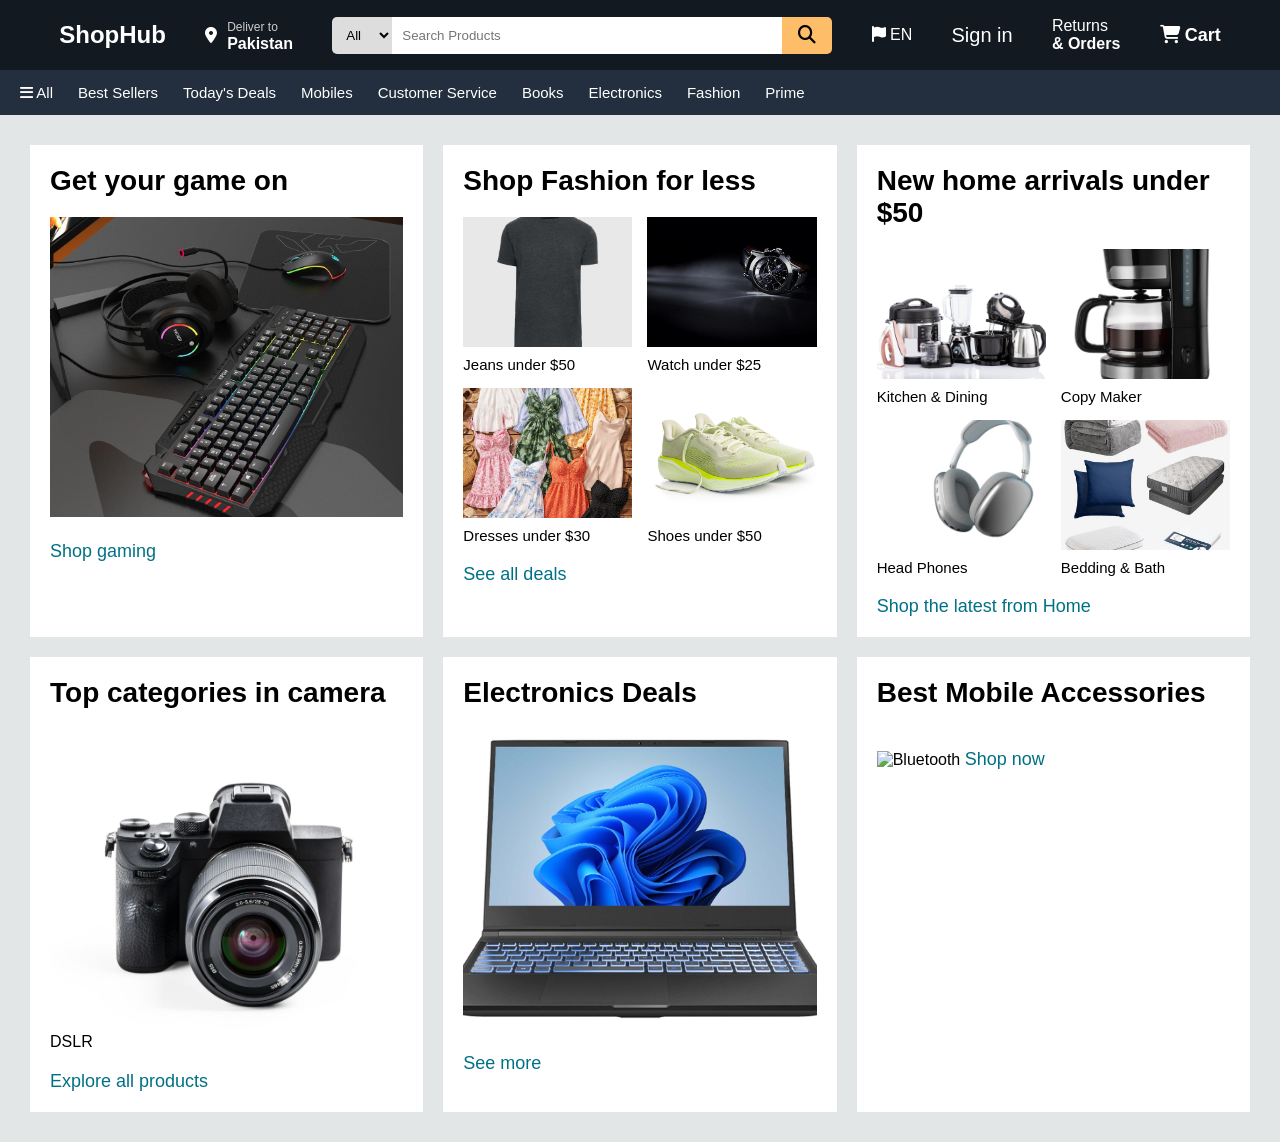
==== index.html @ 9ba91474 "Update the system" ====
<!DOCTYPE html>
<html lang="en">

<head>
    <meta charset="UTF-8">
    <meta name="viewport" content="width=device-width, initial-scale=1.0">
    <title>ShopHub</title>

    <link rel="stylesheet" href="style.css">
    <!-- <link rel="stylesheet" href="shopgaming.css"> -->

    <!-- Font Awesome -->
    <link rel="stylesheet"
        href="https://cdnjs.cloudflare.com/ajax/libs/font-awesome/6.7.2/css/all.min.css">
</head>

<body>

    <header>

        <!-- TOP NAVBAR -->
        <div class="top-nav">

            <!-- Logo -->
            <div class="logo">
                <h2>ShopHub</h2>
            </div>

            <!-- Location -->
            <div class="location">
                <i class="fa-solid fa-location-dot"></i>

                <div>
                    <span>Deliver to</span>
                    <h4>Pakistan</h4>
                </div>
            </div>

            <!-- Search Bar -->
            <div class="search-box">

                <select>
                    <option>All</option>
                    <option>Mobiles</option>
                    <option>Laptops</option>
                    <option>Keyboard</option>
                    <option>Mouse</option>
                    <option>Bags</option>
                    <option>Beauty</option>
                    <option>Kitchen</option>
                    <option>Home Decor</option>
                    <option>Furniture</option>
                </select>

                <input type="text" placeholder="Search Products">

                <button>
                    <i class="fa-solid fa-magnifying-glass"></i>
                </button>

            </div>

            <!-- Language -->
            <div class="language">
                <i class="fa-solid fa-flag"></i>
                <span>EN</span>
            </div>

            <!-- Account -->
            <div class="account">
               <div class="sign-in"> <a href="login.html">Sign in</a></div>
                
            </div>

            <!-- Orders -->
            <div class="orders">
                <span>Returns</span>
                <h4>& Orders</h4>
            </div>

            <!-- Cart -->
            <div class="cart">
                <i class="fa-solid fa-cart-shopping"></i>
                Cart
            </div>

        </div>

        <!-- BOTTOM NAVBAR -->
        <div class="bottom-nav">

            <a href="#"><i class="fa-solid fa-bars"></i> All</a>
            <a href="#">Best Sellers</a>
            <a href="#">Today's Deals</a>
            <a href="#">Mobiles</a>
            <a href="#">Customer Service</a>
            <a href="#">Books</a>
            <a href="#">Electronics</a>
            <a href="#">Fashion</a>
            <a href="#">Prime</a>

        </div>

    </header>

    <section class="shop-section">

        <!-- Card 1 -->
        <div class="shop-card">
            <h2>Get your game on</h2>

            <img src="/imgshop/Gaming.jpg" alt="Gaming">

            <a href="shopgaming.html">Shop gaming</a>
        </div>

        <!-- Card 2 -->
        <div class="shop-card">

            <h2>Shop Fashion for less</h2>

            <div class="small-grid">

                <div>
                    <img src="/imgshop/short img.jpg" alt="">
                    <p>Jeans under $50</p>
                </div>

                <div>
                    <img src="/imgshop/Watch pic.jpg" alt="">
                    <p>Watch under $25</p>
                </div>

                <div>
                    <img src="/imgshop/dress under.jpg" alt="">
                    <p>Dresses under $30</p>
                </div>

                <div>
                    <img src="/imgshop/Shoes pic.jpg" alt="">
                    <p>Shoes under $50</p>
                </div>

            </div>

            <a href="fashion.html">See all deals</a>

        </div>

        <!-- Card 3 -->
        <div class="shop-card">

            <h2>New home arrivals under $50</h2>

            <div class="small-grid">

                <div>
                    <img src="/imgshop/Kitchin thing.jpg" alt="">
                    <p>Kitchen & Dining</p>
                </div>

                <div>
                    <img src="/imgshop/copy maker.jpg" alt="">
                    <p>Copy Maker</p>
                </div>

                <div>
                    <img src="/imgshop/head phone.jpg" alt="">
                    <p>Head Phones</p>
                </div>

                <div>
                    <img src="/imgshop/bading bath.jpg" alt="">
                    <p>Bedding & Bath</p>
                </div>

            </div>

            <a href="Homearravial.html">Shop the latest from Home</a>

        </div>

        <!-- Card 4 -->
        <div class="shop-card">

            <h2>Top categories in camera</h2>

            <img src="/imgshop/camra.jpg" alt="Camera">

            <p>DSLR</p>

            <a href="camra.html">Explore all products</a>

        </div>

        <!-- Card 5 -->
        <div class="shop-card">

            <h2>Electronics Deals</h2>

            <img src="/imgshop/gaming laptop.jpg" alt="Gaming Laptop">

            <a href="electronicdeal.html">See more</a>

        </div>

        <!-- Card 6 -->
        <div class="shop-card">

            <h2>Best Mobile Accessories</h2>

            <img src="" alt="Bluetooth">

            <a href="Mobile.html">Shop now</a>

        </div>

    </section>

</body>

</html>
---- style.css ----
*{
    margin:0;
    padding:0;
    box-sizing:border-box;
    font-family:Arial;
}

.top-nav{
    background:#131921;
    color:white;
    height:70px;
    display:flex;
    align-items:center;
    justify-content:space-evenly;
    padding:0 20px;
}

.logo h2{
    color:white;
}

.location{
    display:flex;
    gap:10px;
    align-items:center;
}

.location span{
    font-size:12px;
    color:#ccc;
}

.search-box{
    width:500px;
    display:flex;
}

.search-box select{
    width:60px;
    border:none;
    padding:10px;
    background:#ddd;
    border-radius:5px 0 0 5px;
}

.search-box input{
    flex:1;
    border:none;
    padding:10px;
}

.search-box button{
    width:50px;
    border:none;
    background:#febd69;
    font-size:18px;
    border-radius:0 5px 5px 0;
    cursor:pointer;
}
.sign-in a{
    color: white;
    font-size: 20px;
    text-decoration: none;
}

.cart{
    font-size:18px;
    font-weight:bold;
}

.bottom-nav{
    background:#232f3e;
    height:45px;
    display:flex;
    align-items:center;
    gap:25px;
    padding-left:20px;
}

.bottom-nav a{
    color:white;
    text-decoration:none;
    font-size:15px;
}
.shop-section{
    background:#e3e6e6;

    display:grid;

    grid-template-columns:repeat(3,1fr);

    gap:20px;

    padding:30px;
}

.shop-card{
    background:white;

    padding:20px;

    min-height:450px;
}

.shop-card h2{
    font-size:28px;

    margin-bottom:20px;
}

.shop-card img{
    width:100%;

    height:300px;

    object-fit:cover;
}

.shop-card a{
    display:inline-block;

    margin-top:20px;

    text-decoration:none;

    color:#007185;

    font-size:18px;
}

.shop-card a:hover{
    color:#c7511f;
}

.small-grid{
    display:grid;

    grid-template-columns:1fr 1fr;

    gap:15px;
}

.small-grid img{
    width:100%;

    height:130px;

    object-fit:cover;
}

.small-grid p{
    margin-top:5px;

    font-size:15px;
}

/* Responsive */

@media(max-width:1000px){

    .shop-section{
        grid-template-columns:1fr 1fr;
    }

}

@media(max-width:700px){

    .shop-section{
        grid-template-columns:1fr;
    }

}
---- shopgaming.css ----
*{
    margin:0;
    padding:0;
    box-sizing:border-box;
    font-family:Arial;
}

.top-nav{
    background:#131921;
    color:white;
    height:70px;
    display:flex;
    align-items:center;
    justify-content:space-evenly;
    padding:0 20px;
}

.logo h2{
    color:white;
}

.location{
    display:flex;
    gap:10px;
    align-items:center;
}

.location span{
    font-size:12px;
    color:#ccc;
}

.search-box{
    width:500px;
    display:flex;
}

.search-box select{
    width:60px;
    border:none;
    padding:10px;
    background:#ddd;
    border-radius:5px 0 0 5px;
}

.search-box input{
    flex:1;
    border:none;
    padding:10px;
}

.search-box button{
    width:50px;
    border:none;
    background:#febd69;
    font-size:18px;
    border-radius:0 5px 5px 0;
    cursor:pointer;
}

.account span,
.orders span{
    font-size:12px;
}

.account h4,
.orders h4{
    font-size:14px;
}

.cart{
    font-size:18px;
    font-weight:bold;
}

.bottom-nav{
    background:#232f3e;
    height:45px;
    display:flex;
    align-items:center;
    gap:25px;
    padding-left:20px;
}

.bottom-nav a{
    color:white;
    text-decoration:none;
    font-size:15px;
}
body{
    background: #e3e6e6;
}
.shop-card{
    display: flex;
    flex-wrap: wrap;
    gap: 20px;
    justify-content: center;
    padding: 20px;
    position: relative;
    top: 20px;
}
 h2{
    text-align: center;
    margin-bottom: 30px;
    font-size: 40px;
}
.gaming-Laptops{
    width: 300px;
    background: white;
    padding: 20px;
    border-radius: 12px;
    box-shadow: 0 4px 15px rgba(0,0,0,0.1);
    transition: 0.3s;
}

.gaming-Laptops:hover{
    transform: translateY(-5px);
}

.gaming-Laptops img{
    width: 100%;
    height: 180px;
    object-fit: contain;
}

.gaming-Laptops p{
    font-size: 28px;
    font-weight: 600;
    margin-top: 15px;
    color: #111;
}
button{
    background: #cccac8;
    border: none;
    padding: 10px 20px;
    border-radius: 5px;
    cursor: pointer;
    font-size: 16px;
    transition: 0.3s;
}
.gaming-mouse{
    width: 300px;
    background: white;
    padding: 20px;
    border-radius: 12px;
    box-shadow: 0 4px 15px rgba(0,0,0,0.1);
    transition: 0.3s;
}

.gaming-mouse:hover{
    transform: translateY(-5px);
}

.gaming-mouse img{
    width: 100%;
    height: 180px;
    object-fit: contain;
}

.gaming-mouse p{
    font-size: 28px;
    font-weight: 600;
    margin-top: 15px;
    color: #111;
}
.gaming-headset{
    width: 300px;
    background: white;
    padding: 20px;
    border-radius: 12px;
    box-shadow: 0 4px 15px rgba(0,0,0,0.1);
    transition: 0.3s;
}

.gaming-headset:hover{
    transform: translateY(-5px);
}

.gaming-headset img{
    width: 100%;
    height: 180px;
    object-fit: contain;
}

.gaming-headset p{
    font-size: 28px;
    font-weight: 600;
    margin-top: 15px;
    color: #111;
}
.gaming-controller{
    width: 300px;
    background: white;
    padding: 20px;
    border-radius: 12px;
    box-shadow: 0 4px 15px rgba(0,0,0,0.1);
    transition: 0.3s;
}

.gaming-controller:hover{
    transform: translateY(-5px);
}

.gaming-controller img{
    width: 100%;
    height: 180px;
    object-fit: contain;
}

.gaming-controller p{
    font-size: 28px;
    font-weight: 600;
    margin-top: 15px;
    color: #111;
}
.gaming-chair{
    width: 300px;
    background: white;
    padding: 20px;
    border-radius: 12px;
    box-shadow: 0 4px 15px rgba(0,0,0,0.1);
    transition: 0.3s;
}

.gaming-chair:hover{
    transform: translateY(-5px);
}

.gaming-chair img{
    width: 100%;
    height: 180px;
    object-fit: contain;
}

.gaming-chair p{
    font-size: 28px;
    font-weight: 600;
    margin-top: 15px;
    color: #111;
}
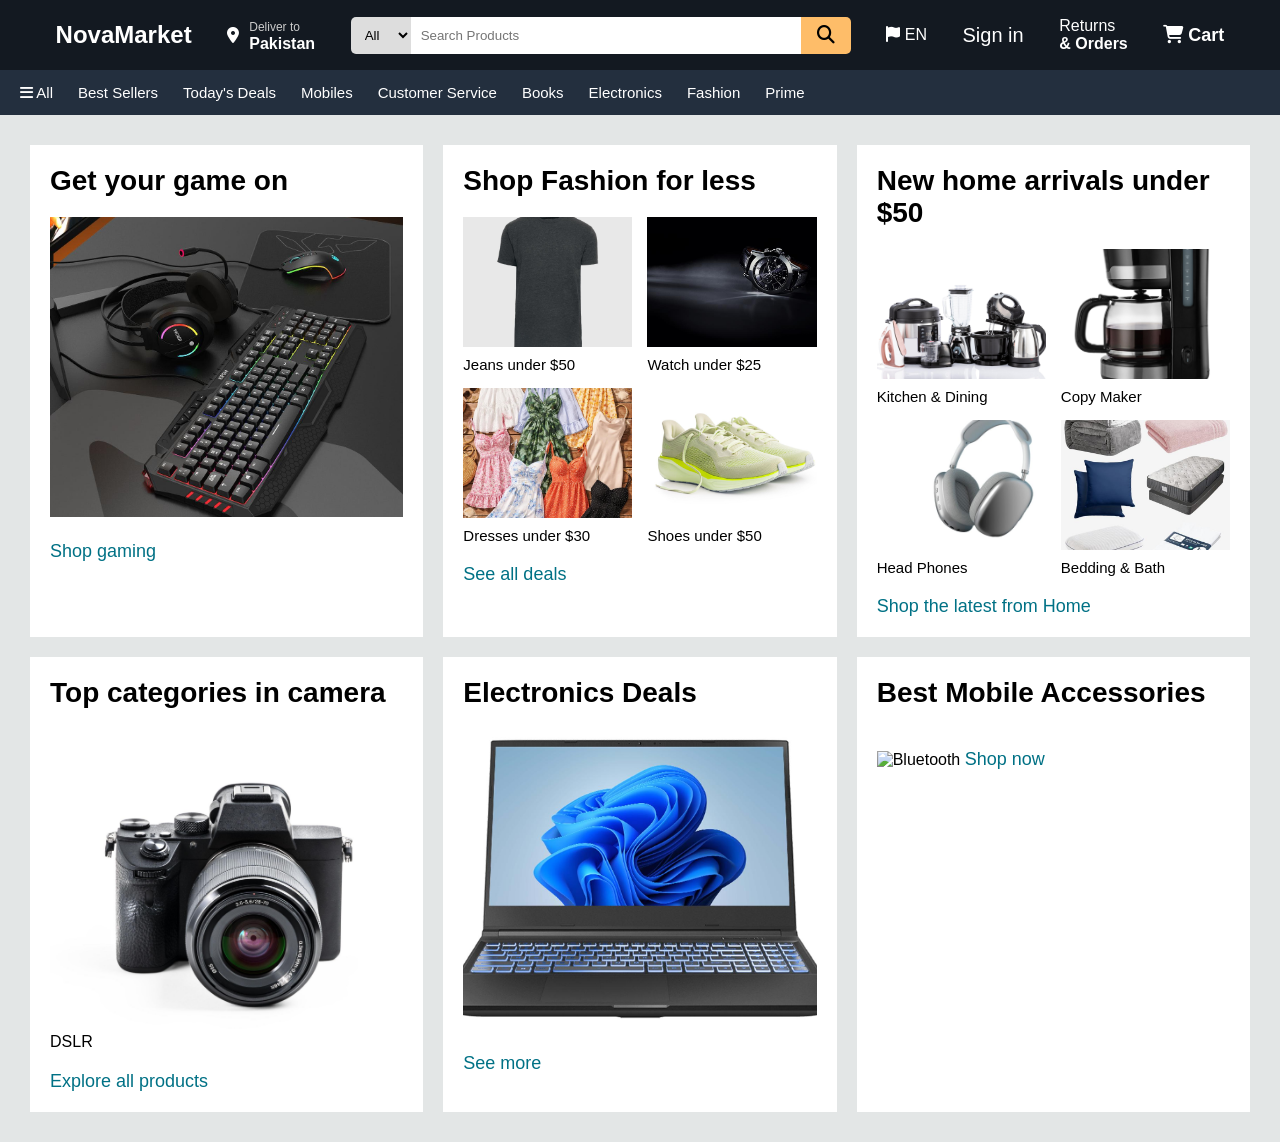
==== commit 06213416: "Update name" ====
--- a/index.html
+++ b/index.html
@@ -4,7 +4,7 @@
 <head>
     <meta charset="UTF-8">
     <meta name="viewport" content="width=device-width, initial-scale=1.0">
-    <title>ShopHub</title>
+    <title>NovaMarket</title>
 
     <link rel="stylesheet" href="style.css">
     <!-- <link rel="stylesheet" href="shopgaming.css"> -->
@@ -23,7 +23,7 @@
 
             <!-- Logo -->
             <div class="logo">
-                <h2>ShopHub</h2>
+                <h2>NovaMarket</h2>
             </div>
 
             <!-- Location -->
